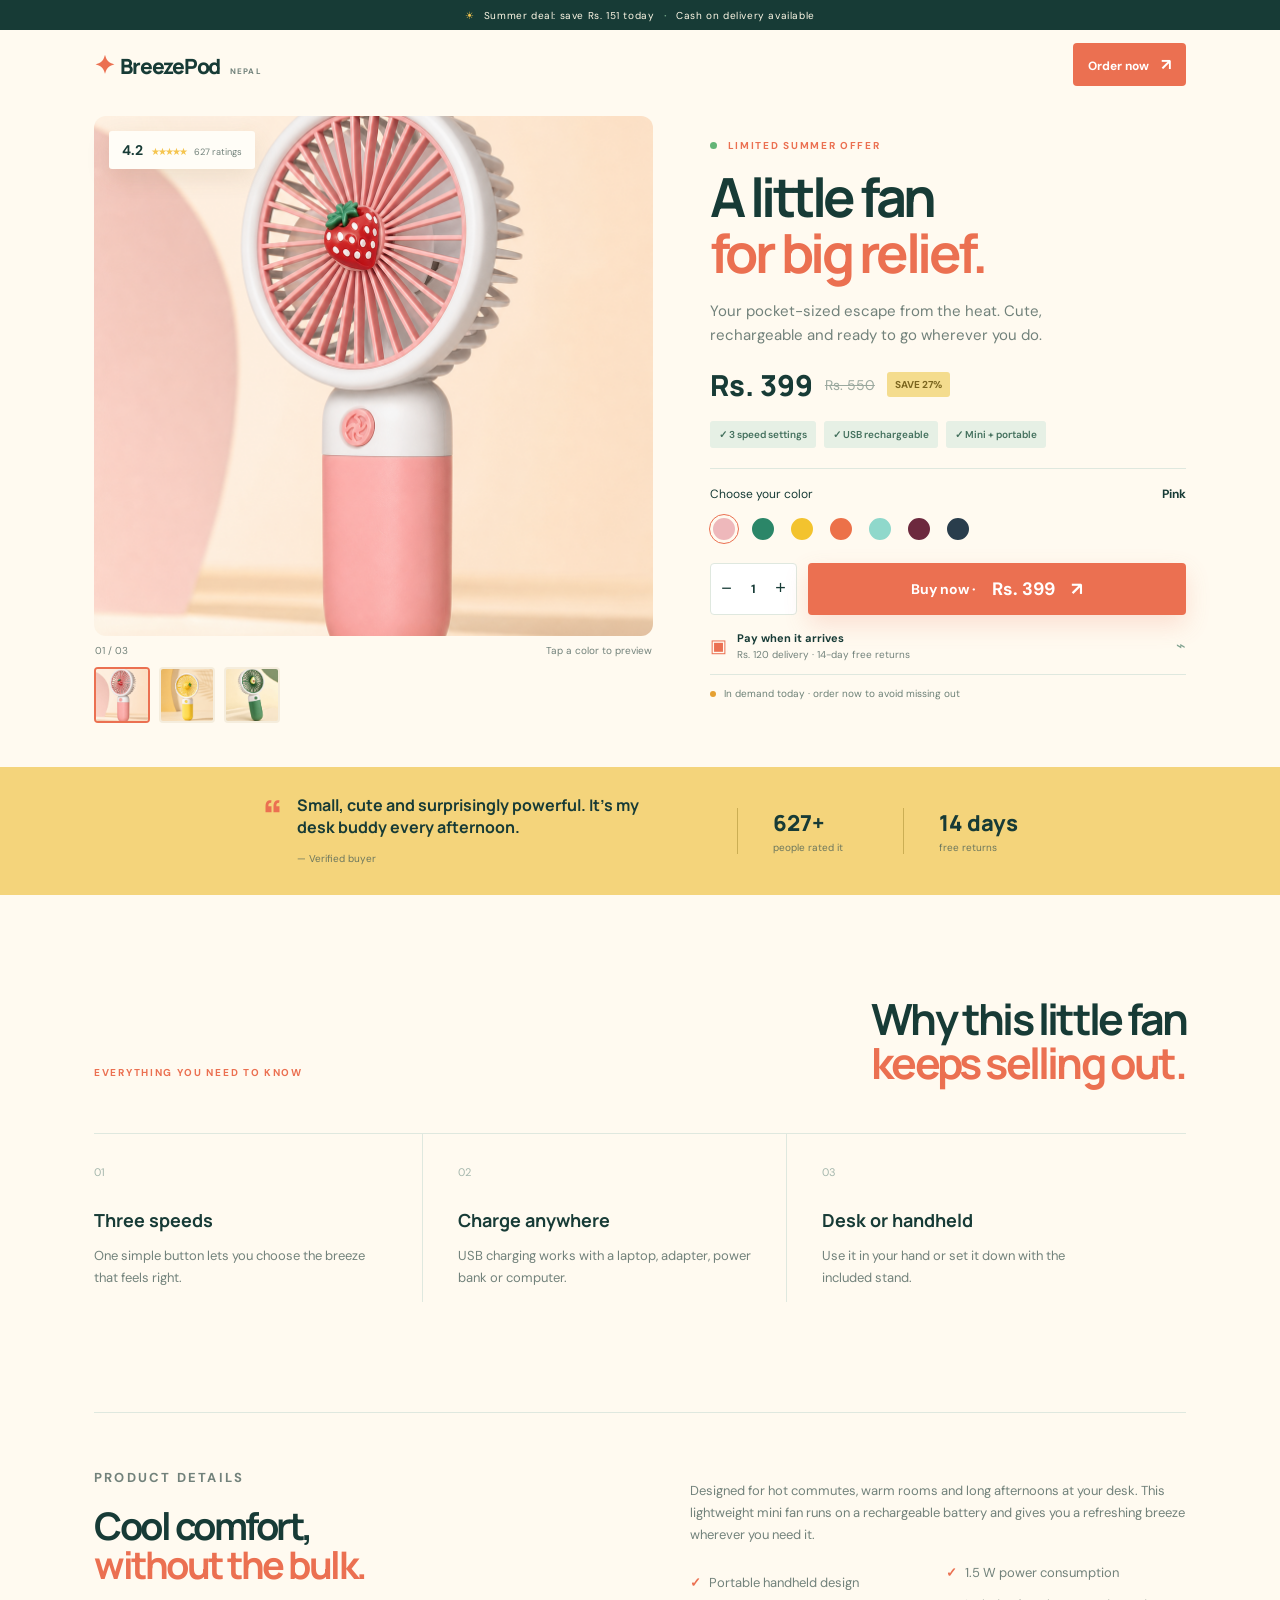
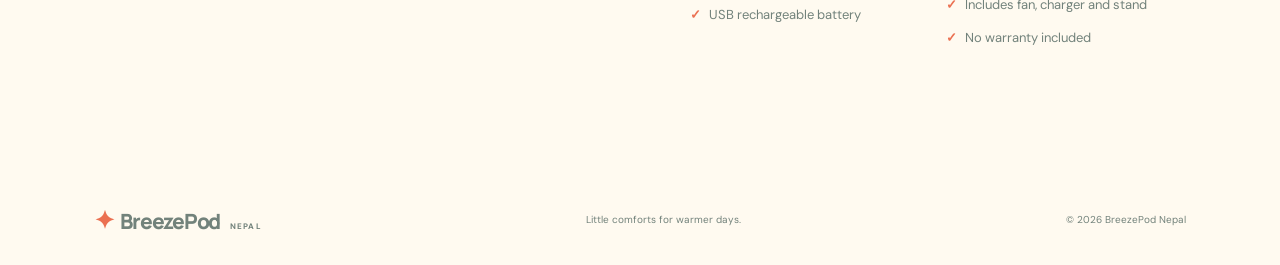
==== index.html @ 7b7bcc1d "Build BreezePod Nepal storefront" ====
<!doctype html>
<html lang="en">
<head>
  <meta charset="UTF-8" /><meta name="viewport" content="width=device-width, initial-scale=1.0" />
  <title>BreezePod Mini Fan — Cool anywhere</title>
  <meta name="description" content="BreezePod rechargeable mini fan. 3 speeds, USB charging, COD available in Nepal." />
  <link rel="preconnect" href="https://fonts.googleapis.com"><link rel="preconnect" href="https://fonts.gstatic.com" crossorigin>
  <link href="https://fonts.googleapis.com/css2?family=DM+Sans:wght@400;500;600;700&family=Manrope:wght@700;800&display=swap" rel="stylesheet">
  <link rel="stylesheet" href="styles.css" />
</head>
<body>
  <div class="urgency"><span>☀</span> Summer deal: save Rs. 151 today <b>·</b> Cash on delivery available</div>
  <header class="site-header"><a class="brand" href="#top"><span class="brand-mark">✦</span> BreezePod <small>NEPAL</small></a><a class="header-order" href="#buy">Order now <span>↗</span></a></header>

  <main id="top">
    <section class="buy-first">
      <div class="visual-side">
        <div class="review-pill"><strong>4.2</strong> <span>★★★★★</span> <small>627 ratings</small></div>
        <div class="hero-image"><img id="mainImage" src="assets/product-hero.png" alt="Pink BreezePod rechargeable mini fan" /></div>
        <div class="image-caption"><span>01 / 03</span><span>Tap a color to preview</span></div>
        <div class="quick-thumbs"><button class="thumb active" data-image="assets/product-hero.png" aria-label="Pink fan"><img src="assets/product-hero.png" alt="Pink fan" /></button><button class="thumb" data-image="assets/product-yellow.png" aria-label="Yellow pineapple fan"><img src="assets/product-yellow.png" alt="Yellow pineapple fan" /></button><button class="thumb" data-image="assets/product-green.png" aria-label="Green avocado fan"><img src="assets/product-green.png" alt="Green avocado fan" /></button></div>
      </div>
      <div class="buy-side" id="buy">
        <p class="eyebrow"><span class="live-dot"></span> Limited summer offer</p>
        <h1>A little fan<br><em>for big relief.</em></h1>
        <p class="sales-line">Your pocket-sized escape from the heat. Cute, rechargeable and ready to go wherever you do.</p>
        <div class="price-row"><strong>Rs. 399</strong><del>Rs. 550</del><b>SAVE 27%</b></div>
        <div class="benefit-strip"><span>✓ 3 speed settings</span><span>✓ USB rechargeable</span><span>✓ Mini + portable</span></div>
        <div class="choice-box"><div class="choice-head"><span>Choose your color</span><strong id="selectedColor">Pink</strong></div><div class="color-options"><button class="color-swatch pink selected" data-color="Pink" data-image="assets/product-hero.png" aria-label="Pink"></button><button class="color-swatch green" data-color="Green" data-image="assets/product-green.png" aria-label="Green"></button><button class="color-swatch yellow" data-color="Yellow" data-image="assets/product-yellow.png" aria-label="Yellow"></button><button class="color-swatch orange" data-color="Orange" data-image="assets/product-orange.png" aria-label="Orange"></button><button class="color-swatch mint" data-color="Mint / Navy" data-image="assets/product-mint.png" aria-label="Mint and navy"></button><button class="color-swatch burgundy" data-color="Burgundy / Cream" data-image="assets/product-burgundy.png" aria-label="Burgundy and cream"></button><button class="color-swatch navy" data-color="White / Navy" data-image="assets/product-navy.png" aria-label="White and navy"></button></div></div>
        <div class="purchase-row"><div class="quantity-control"><button id="minus" aria-label="Decrease quantity">−</button><strong id="quantity">1</strong><button id="plus" aria-label="Increase quantity">+</button></div><button class="button primary buy-button" id="buyNow">Buy now · <span id="buyTotal">Rs. 399</span> <i>↗</i></button></div>
        <div class="delivery-line"><span>▣</span><div><strong>Pay when it arrives</strong><small>Rs. 120 delivery · 14-day free returns</small></div><span class="lock">⌁</span></div>
        <p class="stock-note"><span></span> In demand today · order now to avoid missing out</p>
      </div>
    </section>

    <section class="social-proof"><div><b>“</b><p>Small, cute and surprisingly powerful. It’s my desk buddy every afternoon.</p><small>— Verified buyer</small></div><div class="proof-stat"><strong>627+</strong><span>people rated it</span></div><div class="proof-stat"><strong>14 days</strong><span>free returns</span></div></section>

    <section class="details page-width"><div class="section-title"><p class="eyebrow">Everything you need to know</p><h2>Why this little fan<br><em>keeps selling out.</em></h2></div><div class="feature-grid"><article><span>01</span><h3>Three speeds</h3><p>One simple button lets you choose the breeze that feels right.</p></article><article><span>02</span><h3>Charge anywhere</h3><p>USB charging works with a laptop, adapter, power bank or computer.</p></article><article><span>03</span><h3>Desk or handheld</h3><p>Use it in your hand or set it down with the included stand.</p></article></div><div class="description-block"><div><p class="eyebrow">Product details</p><h2>Cool comfort,<br><em>without the bulk.</em></h2></div><div><p>Designed for hot commutes, warm rooms and long afternoons at your desk. This lightweight mini fan runs on a rechargeable battery and gives you a refreshing breeze wherever you need it.</p><ul><li>Portable handheld design</li><li>USB rechargeable battery</li><li>1.5 W power consumption</li><li>Includes fan, charger and stand</li><li>No warranty included</li></ul></div></div></section>

  </main>
  <div class="mobile-buybar"><div><strong id="mobileTotal">Rs. 399</strong><small>product price</small></div><a class="button primary" href="checkout.html">Buy now <span>↗</span></a></div>
  <footer class="site-footer page-width"><a class="brand" href="#top"><span class="brand-mark">✦</span> BreezePod <small>NEPAL</small></a><span>Little comforts for warmer days.</span><span>© 2026 BreezePod Nepal</span></footer>
  <script src="app.js"></script>
</body>
</html>
---- styles.css ----
:root{--ink:#173b36;--muted:#72827b;--cream:#fffaf0;--yellow:#f5c54f;--coral:#eb7051;--line:#dfe8df;--white:#fffdf7}*{box-sizing:border-box}html{scroll-behavior:smooth}body{margin:0;background:var(--cream);color:var(--ink);font-family:'DM Sans',sans-serif}a{color:inherit;text-decoration:none}.page-width{max-width:1140px;margin:auto;padding-left:24px;padding-right:24px}.urgency{height:30px;background:var(--ink);color:#fff9e7;display:flex;justify-content:center;align-items:center;gap:9px;font-size:10px;letter-spacing:.06em}.urgency span{color:var(--yellow)}.urgency b{color:#6fa184}.site-header{height:69px;display:flex;align-items:center;justify-content:space-between;max-width:1140px;margin:auto;padding:0 24px}.brand{font-family:Manrope,sans-serif;font-weight:800;letter-spacing:-.06em;font-size:21px}.brand-mark{color:var(--coral);font-size:25px;margin-right:4px}.brand small{font-family:'DM Sans';font-size:8px;letter-spacing:.15em;color:var(--muted);margin-left:7px}.header-order{font-size:12px;font-weight:700;background:var(--coral);color:white;border-radius:4px;padding:11px 15px}.header-order span{font-size:16px;margin-left:9px}.buy-first{max-width:1140px;margin:auto;display:grid;grid-template-columns:1.08fr .92fr;gap:57px;align-items:center;padding:17px 24px 44px}.visual-side{position:relative}.hero-image{height:520px;border-radius:12px;overflow:hidden;background:#f6db98}.hero-image img{height:100%;width:100%;object-fit:cover}.review-pill{position:absolute;z-index:2;top:15px;left:15px;padding:10px 13px;border-radius:3px;background:#fffdf7;box-shadow:0 8px 25px #705b2d1f;font-size:11px}.review-pill strong{font-size:14px}.review-pill span{color:var(--yellow);font-size:10px;letter-spacing:-2px;margin:0 5px}.review-pill small{color:var(--muted)}.image-caption{display:flex;justify-content:space-between;color:var(--muted);font-size:10px;margin:8px 1px}.quick-thumbs{display:flex;gap:9px;margin-top:10px}.thumb{height:56px;width:56px;border-radius:4px;overflow:hidden;border:2px solid transparent;padding:0;cursor:pointer;background:#f5eddd}.thumb.active{border-color:var(--coral)}.thumb img{width:100%;height:100%;object-fit:cover}.buy-side{padding:3px 0}.eyebrow{color:var(--coral);font-size:10px;font-weight:700;letter-spacing:.17em;text-transform:uppercase;margin:0 0 17px}.live-dot{height:7px;width:7px;background:#63b476;border-radius:50%;display:inline-block;margin-right:7px}.buy-side h1,h2{font-family:Manrope,sans-serif;letter-spacing:-.065em;line-height:1.02;margin:0}.buy-side h1{font-size:54px}.buy-side h1 em,h2 em{color:var(--coral);font-style:normal}.sales-line{font-size:15px;color:var(--muted);line-height:1.6;max-width:390px;margin:19px 0 18px}.price-row{display:flex;align-items:center;gap:12px;margin-bottom:16px}.price-row strong{font:800 29px Manrope}.price-row del{color:#9ba99f;font-size:14px}.price-row b{font-size:10px;color:#7b651f;background:#f4dc8e;padding:6px 8px;border-radius:3px}.benefit-strip{display:flex;gap:8px;flex-wrap:wrap;margin-bottom:20px}.benefit-strip span{font-size:10px;font-weight:600;color:#43705d;background:#e6f0e5;padding:7px 9px;border-radius:3px}.choice-box{border-top:1px solid var(--line);padding-top:17px}.choice-head{display:flex;justify-content:space-between;font-size:12px}.choice-head strong{font-weight:700}.color-options{display:flex;gap:11px;margin:13px 0 20px;flex-wrap:wrap}.color-swatch{height:28px;width:28px;border-radius:50%;border:3px solid var(--cream);outline:1px solid transparent;cursor:pointer}.color-swatch.selected{outline-color:var(--coral)}.pink{background:#eeb8bb}.green{background:#2b8668}.yellow{background:#f3c32e}.orange{background:#ec7149}.mint{background:#8fd8cb}.burgundy{background:#6d293e}.navy{background:#293d4c}.purchase-row{display:flex;gap:11px}.quantity-control{display:flex;align-items:center;border:1px solid var(--line);border-radius:4px;background:white}.quantity-control button{background:transparent;border:0;font-size:18px;width:31px;height:47px;color:var(--ink);cursor:pointer}.quantity-control strong{font-size:12px;width:23px;text-align:center}.button{display:inline-flex;align-items:center;justify-content:space-between;border:0;border-radius:4px;padding:14px 18px;font:700 13px 'DM Sans';cursor:pointer}.button span,.button i{font-size:18px;margin-left:16px;font-style:normal}.primary{background:var(--coral);color:#fff;box-shadow:0 10px 25px #eb705130}.buy-button{flex:1;justify-content:center;font-size:14px}.delivery-line{display:flex;gap:10px;align-items:center;border-bottom:1px solid var(--line);padding:16px 0 13px}.delivery-line>span:first-child{font-size:18px;color:var(--coral)}.delivery-line strong,.delivery-line small{display:block}.delivery-line strong{font-size:11px}.delivery-line small{font-size:10px;color:var(--muted);margin-top:3px}.delivery-line .lock{margin-left:auto;color:#82a391}.stock-note{font-size:10px;color:#6d8177;margin:12px 0 0}.stock-note span{height:6px;width:6px;border-radius:50%;display:inline-block;background:#e5a031;margin-right:5px}.social-proof{background:#f4d47b;display:flex;justify-content:center;align-items:center;gap:60px;padding:28px 24px}.social-proof>div:first-child{max-width:415px;position:relative;padding-left:35px}.social-proof p{font:700 16px/1.35 Manrope;margin:0 0 8px}.social-proof b{position:absolute;left:0;top:-10px;color:var(--coral);font:800 44px Manrope}.social-proof small{font-size:10px;color:#6c775e}.proof-stat{border-left:1px solid #cbae54;padding-left:35px}.proof-stat strong,.proof-stat span{display:block}.proof-stat strong{font:800 22px Manrope}.proof-stat span{font-size:10px;color:#6c775e;margin-top:3px}.details{padding-top:102px;padding-bottom:110px}.section-title h2{font-size:43px}.section-title{display:flex;justify-content:space-between;align-items:end;margin-bottom:48px}.section-title .eyebrow{margin:0 0 6px}.feature-grid{display:grid;grid-template-columns:repeat(3,1fr);border-top:1px solid var(--line);margin-bottom:110px}.feature-grid article{padding:26px 35px 0 0;border-right:1px solid var(--line);margin-right:35px}.feature-grid article:last-child{border-right:0}.feature-grid span{color:#a5b7ad;font-size:11px}.feature-grid h3{font:700 18px Manrope;margin:27px 0 10px}.feature-grid p,.description-block p,.description-block li{color:var(--muted);font-size:13px;line-height:1.7}.description-block{display:grid;grid-template-columns:1fr 1fr;gap:100px;border-top:1px solid var(--line);padding-top:54px}.description-block h2{font-size:38px}.description-block ul{padding:0;list-style:none;columns:2}.description-block li{margin:10px 0}.description-block li:before{content:'✓';color:var(--coral);font-weight:700;margin-right:8px}.order-section{background:var(--ink);color:#fff;padding:88px 0}.order-wrap{display:grid;grid-template-columns:.8fr 1.2fr;gap:85px}.order-section h2{font-size:50px}.order-section .order-wrap>div>p:not(.eyebrow){color:#b4c8bc;max-width:300px;line-height:1.6;font-size:14px}form{background:var(--white);color:var(--ink);padding:27px;border-radius:6px}.form-grid{display:grid;grid-template-columns:1fr 1fr;gap:16px}label{font-size:11px;font-weight:700}input,textarea{display:block;width:100%;padding:11px;margin-top:7px;border:1px solid var(--line);border-radius:3px;background:#fffefb;font:13px 'DM Sans';color:var(--ink)}textarea{height:70px;resize:vertical}.wide{grid-column:span 2}.check-line{display:flex;align-items:center;gap:8px;color:var(--muted);font-weight:500;margin:18px 0}.check-line input{width:auto;margin:0;accent-color:var(--coral)}.full{width:100%}.dark{background:var(--ink);color:white}.form-footnote{text-align:center;color:#98a59c;font-size:10px}.success-message{background:#e5f4e7;color:#316d3b;padding:12px;border-radius:3px;font-size:12px;text-align:center}.site-footer{min-height:90px;display:flex;align-items:center;justify-content:space-between;color:var(--muted);font-size:10px}.mobile-buybar{display:none}
@media(max-width:800px){body{padding-bottom:73px}.urgency{height:28px;font-size:9px;white-space:nowrap;padding:0 7px}.site-header{height:56px;padding:0 16px}.brand{font-size:18px}.header-order{display:none}.buy-first{display:flex;flex-direction:column;gap:18px;padding:7px 14px 22px;align-items:stretch}.visual-side{order:0}.buy-side{order:1}.hero-image{height:57vh;min-height:360px;max-height:500px;border-radius:9px}.review-pill{top:10px;left:10px;padding:8px 10px}.image-caption{margin-top:6px}.quick-thumbs{position:absolute;bottom:20px;right:9px;margin:0}.thumb{height:46px;width:46px;border-color:#fff9}.buy-side h1{font-size:42px}.sales-line{font-size:14px;margin:13px 0}.eyebrow{margin-bottom:12px}.benefit-strip{margin-bottom:14px}.choice-box{padding-top:14px}.color-options{margin-bottom:14px}.purchase-row{margin-top:2px}.delivery-line{padding:12px 0 8px}.stock-note{margin-top:9px}.social-proof{gap:25px;justify-content:space-between;padding:23px 18px}.social-proof>div:first-child{padding-left:21px;max-width:230px}.social-proof p{font-size:12px}.proof-stat{padding-left:17px}.proof-stat strong{font-size:17px}.proof-stat span{font-size:9px}.details{padding:66px 18px 75px}.section-title{display:block;margin-bottom:32px}.section-title h2{font-size:35px}.feature-grid{grid-template-columns:1fr;margin-bottom:65px}.feature-grid article{border-right:0;border-bottom:1px solid var(--line);padding:20px 0;margin:0}.feature-grid h3{margin:14px 0 6px}.description-block{grid-template-columns:1fr;gap:20px;padding-top:35px}.description-block h2{font-size:32px}.description-block ul{columns:1}.order-section{padding:66px 0}.order-wrap{grid-template-columns:1fr;gap:28px}.order-wrap.page-width{padding-left:18px;padding-right:18px}.order-section h2{font-size:40px}.form-grid{gap:13px}.mobile-buybar{height:67px;position:fixed;z-index:20;bottom:0;left:0;right:0;display:flex;align-items:center;justify-content:space-between;gap:12px;padding:9px 14px;background:#fffdf7;box-shadow:0 -5px 20px #173b3620}.mobile-buybar strong,.mobile-buybar small{display:block}.mobile-buybar strong{font:800 18px Manrope}.mobile-buybar small{font-size:9px;color:var(--muted)}.mobile-buybar .button{width:57%;padding:13px 16px}.site-footer{padding:20px 18px;flex-wrap:wrap;gap:10px}.site-footer>span:last-child{width:100%}}
@media(max-width:380px){.hero-image{min-height:320px}.buy-side h1{font-size:37px}.benefit-strip span{font-size:9px;padding:6px}.color-options{gap:8px}}
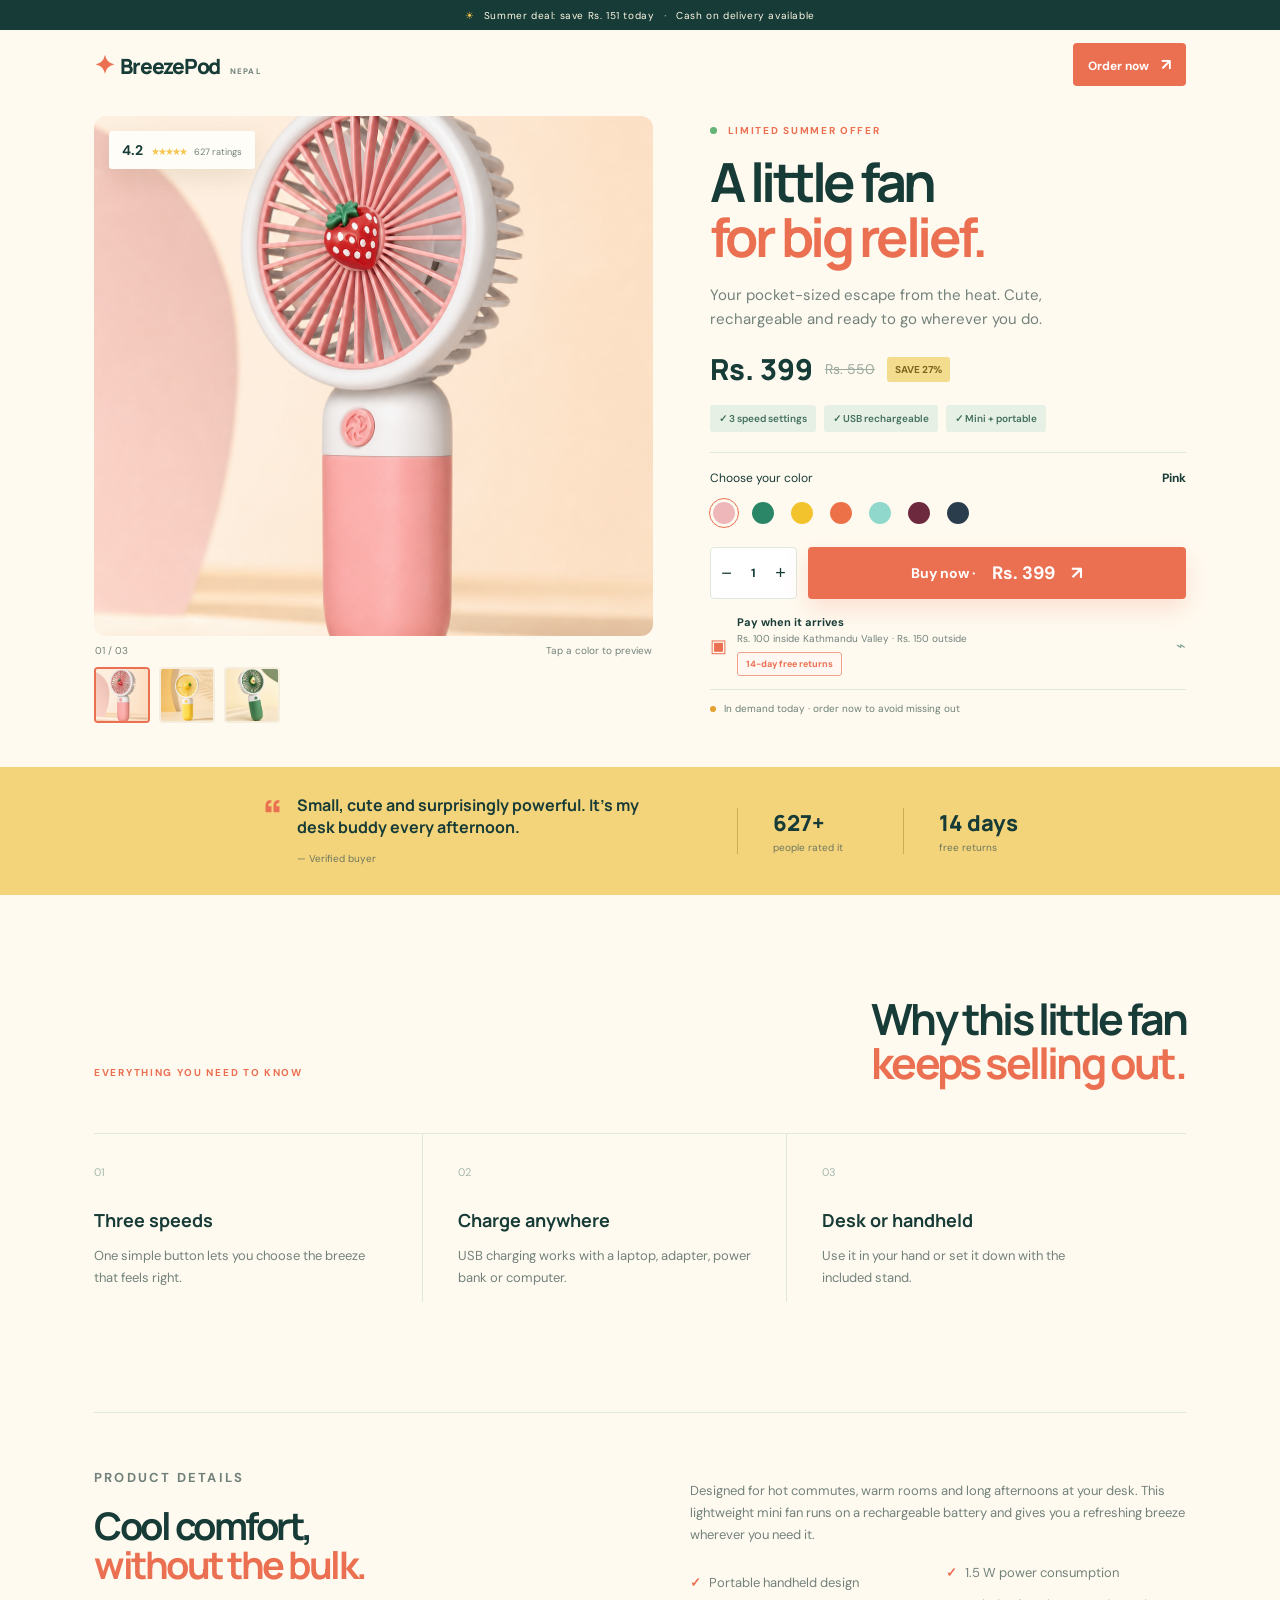
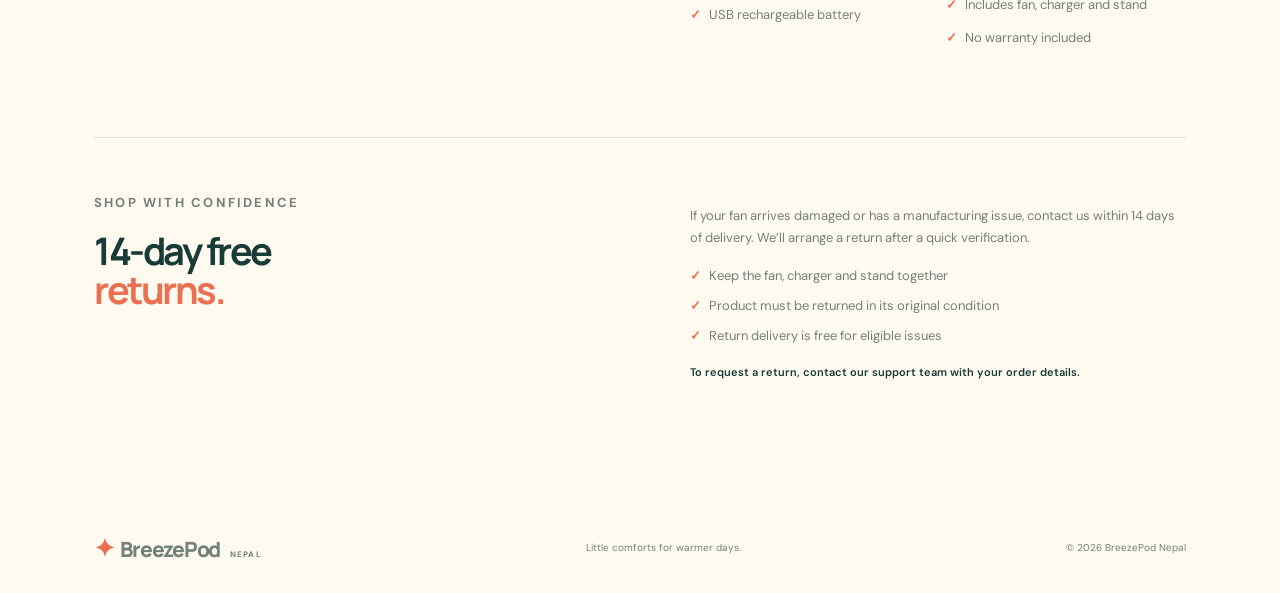
==== commit 6ad97e83: "Correct delivery copy and add return policy" ====
--- a/index.html
+++ b/index.html
@@ -4,6 +4,7 @@
   <meta charset="UTF-8" /><meta name="viewport" content="width=device-width, initial-scale=1.0" />
   <title>BreezePod Mini Fan — Cool anywhere</title>
   <meta name="description" content="BreezePod rechargeable mini fan. 3 speeds, USB charging, COD available in Nepal." />
+  <link rel="icon" href="assets/favicon.svg" type="image/svg+xml" />
   <link rel="preconnect" href="https://fonts.googleapis.com"><link rel="preconnect" href="https://fonts.gstatic.com" crossorigin>
   <link href="https://fonts.googleapis.com/css2?family=DM+Sans:wght@400;500;600;700&family=Manrope:wght@700;800&display=swap" rel="stylesheet">
   <link rel="stylesheet" href="styles.css" />
@@ -28,14 +29,14 @@
         <div class="benefit-strip"><span>✓ 3 speed settings</span><span>✓ USB rechargeable</span><span>✓ Mini + portable</span></div>
         <div class="choice-box"><div class="choice-head"><span>Choose your color</span><strong id="selectedColor">Pink</strong></div><div class="color-options"><button class="color-swatch pink selected" data-color="Pink" data-image="assets/product-hero.png" aria-label="Pink"></button><button class="color-swatch green" data-color="Green" data-image="assets/product-green.png" aria-label="Green"></button><button class="color-swatch yellow" data-color="Yellow" data-image="assets/product-yellow.png" aria-label="Yellow"></button><button class="color-swatch orange" data-color="Orange" data-image="assets/product-orange.png" aria-label="Orange"></button><button class="color-swatch mint" data-color="Mint / Navy" data-image="assets/product-mint.png" aria-label="Mint and navy"></button><button class="color-swatch burgundy" data-color="Burgundy / Cream" data-image="assets/product-burgundy.png" aria-label="Burgundy and cream"></button><button class="color-swatch navy" data-color="White / Navy" data-image="assets/product-navy.png" aria-label="White and navy"></button></div></div>
         <div class="purchase-row"><div class="quantity-control"><button id="minus" aria-label="Decrease quantity">−</button><strong id="quantity">1</strong><button id="plus" aria-label="Increase quantity">+</button></div><button class="button primary buy-button" id="buyNow">Buy now · <span id="buyTotal">Rs. 399</span> <i>↗</i></button></div>
-        <div class="delivery-line"><span>▣</span><div><strong>Pay when it arrives</strong><small>Rs. 120 delivery · 14-day free returns</small></div><span class="lock">⌁</span></div>
+        <div class="delivery-line"><span>▣</span><div><strong>Pay when it arrives</strong><small>Rs. 100 inside Kathmandu Valley · Rs. 150 outside</small><a class="return-policy-button" href="#return-policy">14-day free returns</a></div><span class="lock">⌁</span></div>
         <p class="stock-note"><span></span> In demand today · order now to avoid missing out</p>
       </div>
     </section>
 
     <section class="social-proof"><div><b>“</b><p>Small, cute and surprisingly powerful. It’s my desk buddy every afternoon.</p><small>— Verified buyer</small></div><div class="proof-stat"><strong>627+</strong><span>people rated it</span></div><div class="proof-stat"><strong>14 days</strong><span>free returns</span></div></section>
 
-    <section class="details page-width"><div class="section-title"><p class="eyebrow">Everything you need to know</p><h2>Why this little fan<br><em>keeps selling out.</em></h2></div><div class="feature-grid"><article><span>01</span><h3>Three speeds</h3><p>One simple button lets you choose the breeze that feels right.</p></article><article><span>02</span><h3>Charge anywhere</h3><p>USB charging works with a laptop, adapter, power bank or computer.</p></article><article><span>03</span><h3>Desk or handheld</h3><p>Use it in your hand or set it down with the included stand.</p></article></div><div class="description-block"><div><p class="eyebrow">Product details</p><h2>Cool comfort,<br><em>without the bulk.</em></h2></div><div><p>Designed for hot commutes, warm rooms and long afternoons at your desk. This lightweight mini fan runs on a rechargeable battery and gives you a refreshing breeze wherever you need it.</p><ul><li>Portable handheld design</li><li>USB rechargeable battery</li><li>1.5 W power consumption</li><li>Includes fan, charger and stand</li><li>No warranty included</li></ul></div></div></section>
+    <section class="details page-width"><div class="section-title"><p class="eyebrow">Everything you need to know</p><h2>Why this little fan<br><em>keeps selling out.</em></h2></div><div class="feature-grid"><article><span>01</span><h3>Three speeds</h3><p>One simple button lets you choose the breeze that feels right.</p></article><article><span>02</span><h3>Charge anywhere</h3><p>USB charging works with a laptop, adapter, power bank or computer.</p></article><article><span>03</span><h3>Desk or handheld</h3><p>Use it in your hand or set it down with the included stand.</p></article></div><div class="description-block"><div><p class="eyebrow">Product details</p><h2>Cool comfort,<br><em>without the bulk.</em></h2></div><div><p>Designed for hot commutes, warm rooms and long afternoons at your desk. This lightweight mini fan runs on a rechargeable battery and gives you a refreshing breeze wherever you need it.</p><ul><li>Portable handheld design</li><li>USB rechargeable battery</li><li>1.5 W power consumption</li><li>Includes fan, charger and stand</li><li>No warranty included</li></ul></div></div><div class="return-policy" id="return-policy"><div><p class="eyebrow">Shop with confidence</p><h2>14-day free<br><em>returns.</em></h2></div><div><p>If your fan arrives damaged or has a manufacturing issue, contact us within 14 days of delivery. We’ll arrange a return after a quick verification.</p><ul><li>Keep the fan, charger and stand together</li><li>Product must be returned in its original condition</li><li>Return delivery is free for eligible issues</li></ul><p class="return-note">To request a return, contact our support team with your order details.</p></div></div></section>
 
   </main>
   <div class="mobile-buybar"><div><strong id="mobileTotal">Rs. 399</strong><small>product price</small></div><a class="button primary" href="checkout.html">Buy now <span>↗</span></a></div>
--- a/styles.css
+++ b/styles.css
@@ -1,3 +1,5 @@
 :root{--ink:#173b36;--muted:#72827b;--cream:#fffaf0;--yellow:#f5c54f;--coral:#eb7051;--line:#dfe8df;--white:#fffdf7}*{box-sizing:border-box}html{scroll-behavior:smooth}body{margin:0;background:var(--cream);color:var(--ink);font-family:'DM Sans',sans-serif}a{color:inherit;text-decoration:none}.page-width{max-width:1140px;margin:auto;padding-left:24px;padding-right:24px}.urgency{height:30px;background:var(--ink);color:#fff9e7;display:flex;justify-content:center;align-items:center;gap:9px;font-size:10px;letter-spacing:.06em}.urgency span{color:var(--yellow)}.urgency b{color:#6fa184}.site-header{height:69px;display:flex;align-items:center;justify-content:space-between;max-width:1140px;margin:auto;padding:0 24px}.brand{font-family:Manrope,sans-serif;font-weight:800;letter-spacing:-.06em;font-size:21px}.brand-mark{color:var(--coral);font-size:25px;margin-right:4px}.brand small{font-family:'DM Sans';font-size:8px;letter-spacing:.15em;color:var(--muted);margin-left:7px}.header-order{font-size:12px;font-weight:700;background:var(--coral);color:white;border-radius:4px;padding:11px 15px}.header-order span{font-size:16px;margin-left:9px}.buy-first{max-width:1140px;margin:auto;display:grid;grid-template-columns:1.08fr .92fr;gap:57px;align-items:center;padding:17px 24px 44px}.visual-side{position:relative}.hero-image{height:520px;border-radius:12px;overflow:hidden;background:#f6db98}.hero-image img{height:100%;width:100%;object-fit:cover}.review-pill{position:absolute;z-index:2;top:15px;left:15px;padding:10px 13px;border-radius:3px;background:#fffdf7;box-shadow:0 8px 25px #705b2d1f;font-size:11px}.review-pill strong{font-size:14px}.review-pill span{color:var(--yellow);font-size:10px;letter-spacing:-2px;margin:0 5px}.review-pill small{color:var(--muted)}.image-caption{display:flex;justify-content:space-between;color:var(--muted);font-size:10px;margin:8px 1px}.quick-thumbs{display:flex;gap:9px;margin-top:10px}.thumb{height:56px;width:56px;border-radius:4px;overflow:hidden;border:2px solid transparent;padding:0;cursor:pointer;background:#f5eddd}.thumb.active{border-color:var(--coral)}.thumb img{width:100%;height:100%;object-fit:cover}.buy-side{padding:3px 0}.eyebrow{color:var(--coral);font-size:10px;font-weight:700;letter-spacing:.17em;text-transform:uppercase;margin:0 0 17px}.live-dot{height:7px;width:7px;background:#63b476;border-radius:50%;display:inline-block;margin-right:7px}.buy-side h1,h2{font-family:Manrope,sans-serif;letter-spacing:-.065em;line-height:1.02;margin:0}.buy-side h1{font-size:54px}.buy-side h1 em,h2 em{color:var(--coral);font-style:normal}.sales-line{font-size:15px;color:var(--muted);line-height:1.6;max-width:390px;margin:19px 0 18px}.price-row{display:flex;align-items:center;gap:12px;margin-bottom:16px}.price-row strong{font:800 29px Manrope}.price-row del{color:#9ba99f;font-size:14px}.price-row b{font-size:10px;color:#7b651f;background:#f4dc8e;padding:6px 8px;border-radius:3px}.benefit-strip{display:flex;gap:8px;flex-wrap:wrap;margin-bottom:20px}.benefit-strip span{font-size:10px;font-weight:600;color:#43705d;background:#e6f0e5;padding:7px 9px;border-radius:3px}.choice-box{border-top:1px solid var(--line);padding-top:17px}.choice-head{display:flex;justify-content:space-between;font-size:12px}.choice-head strong{font-weight:700}.color-options{display:flex;gap:11px;margin:13px 0 20px;flex-wrap:wrap}.color-swatch{height:28px;width:28px;border-radius:50%;border:3px solid var(--cream);outline:1px solid transparent;cursor:pointer}.color-swatch.selected{outline-color:var(--coral)}.pink{background:#eeb8bb}.green{background:#2b8668}.yellow{background:#f3c32e}.orange{background:#ec7149}.mint{background:#8fd8cb}.burgundy{background:#6d293e}.navy{background:#293d4c}.purchase-row{display:flex;gap:11px}.quantity-control{display:flex;align-items:center;border:1px solid var(--line);border-radius:4px;background:white}.quantity-control button{background:transparent;border:0;font-size:18px;width:31px;height:47px;color:var(--ink);cursor:pointer}.quantity-control strong{font-size:12px;width:23px;text-align:center}.button{display:inline-flex;align-items:center;justify-content:space-between;border:0;border-radius:4px;padding:14px 18px;font:700 13px 'DM Sans';cursor:pointer}.button span,.button i{font-size:18px;margin-left:16px;font-style:normal}.primary{background:var(--coral);color:#fff;box-shadow:0 10px 25px #eb705130}.buy-button{flex:1;justify-content:center;font-size:14px}.delivery-line{display:flex;gap:10px;align-items:center;border-bottom:1px solid var(--line);padding:16px 0 13px}.delivery-line>span:first-child{font-size:18px;color:var(--coral)}.delivery-line strong,.delivery-line small{display:block}.delivery-line strong{font-size:11px}.delivery-line small{font-size:10px;color:var(--muted);margin-top:3px}.delivery-line .lock{margin-left:auto;color:#82a391}.stock-note{font-size:10px;color:#6d8177;margin:12px 0 0}.stock-note span{height:6px;width:6px;border-radius:50%;display:inline-block;background:#e5a031;margin-right:5px}.social-proof{background:#f4d47b;display:flex;justify-content:center;align-items:center;gap:60px;padding:28px 24px}.social-proof>div:first-child{max-width:415px;position:relative;padding-left:35px}.social-proof p{font:700 16px/1.35 Manrope;margin:0 0 8px}.social-proof b{position:absolute;left:0;top:-10px;color:var(--coral);font:800 44px Manrope}.social-proof small{font-size:10px;color:#6c775e}.proof-stat{border-left:1px solid #cbae54;padding-left:35px}.proof-stat strong,.proof-stat span{display:block}.proof-stat strong{font:800 22px Manrope}.proof-stat span{font-size:10px;color:#6c775e;margin-top:3px}.details{padding-top:102px;padding-bottom:110px}.section-title h2{font-size:43px}.section-title{display:flex;justify-content:space-between;align-items:end;margin-bottom:48px}.section-title .eyebrow{margin:0 0 6px}.feature-grid{display:grid;grid-template-columns:repeat(3,1fr);border-top:1px solid var(--line);margin-bottom:110px}.feature-grid article{padding:26px 35px 0 0;border-right:1px solid var(--line);margin-right:35px}.feature-grid article:last-child{border-right:0}.feature-grid span{color:#a5b7ad;font-size:11px}.feature-grid h3{font:700 18px Manrope;margin:27px 0 10px}.feature-grid p,.description-block p,.description-block li{color:var(--muted);font-size:13px;line-height:1.7}.description-block{display:grid;grid-template-columns:1fr 1fr;gap:100px;border-top:1px solid var(--line);padding-top:54px}.description-block h2{font-size:38px}.description-block ul{padding:0;list-style:none;columns:2}.description-block li{margin:10px 0}.description-block li:before{content:'✓';color:var(--coral);font-weight:700;margin-right:8px}.order-section{background:var(--ink);color:#fff;padding:88px 0}.order-wrap{display:grid;grid-template-columns:.8fr 1.2fr;gap:85px}.order-section h2{font-size:50px}.order-section .order-wrap>div>p:not(.eyebrow){color:#b4c8bc;max-width:300px;line-height:1.6;font-size:14px}form{background:var(--white);color:var(--ink);padding:27px;border-radius:6px}.form-grid{display:grid;grid-template-columns:1fr 1fr;gap:16px}label{font-size:11px;font-weight:700}input,textarea{display:block;width:100%;padding:11px;margin-top:7px;border:1px solid var(--line);border-radius:3px;background:#fffefb;font:13px 'DM Sans';color:var(--ink)}textarea{height:70px;resize:vertical}.wide{grid-column:span 2}.check-line{display:flex;align-items:center;gap:8px;color:var(--muted);font-weight:500;margin:18px 0}.check-line input{width:auto;margin:0;accent-color:var(--coral)}.full{width:100%}.dark{background:var(--ink);color:white}.form-footnote{text-align:center;color:#98a59c;font-size:10px}.success-message{background:#e5f4e7;color:#316d3b;padding:12px;border-radius:3px;font-size:12px;text-align:center}.site-footer{min-height:90px;display:flex;align-items:center;justify-content:space-between;color:var(--muted);font-size:10px}.mobile-buybar{display:none}
 @media(max-width:800px){body{padding-bottom:73px}.urgency{height:28px;font-size:9px;white-space:nowrap;padding:0 7px}.site-header{height:56px;padding:0 16px}.brand{font-size:18px}.header-order{display:none}.buy-first{display:flex;flex-direction:column;gap:18px;padding:7px 14px 22px;align-items:stretch}.visual-side{order:0}.buy-side{order:1}.hero-image{height:57vh;min-height:360px;max-height:500px;border-radius:9px}.review-pill{top:10px;left:10px;padding:8px 10px}.image-caption{margin-top:6px}.quick-thumbs{position:absolute;bottom:20px;right:9px;margin:0}.thumb{height:46px;width:46px;border-color:#fff9}.buy-side h1{font-size:42px}.sales-line{font-size:14px;margin:13px 0}.eyebrow{margin-bottom:12px}.benefit-strip{margin-bottom:14px}.choice-box{padding-top:14px}.color-options{margin-bottom:14px}.purchase-row{margin-top:2px}.delivery-line{padding:12px 0 8px}.stock-note{margin-top:9px}.social-proof{gap:25px;justify-content:space-between;padding:23px 18px}.social-proof>div:first-child{padding-left:21px;max-width:230px}.social-proof p{font-size:12px}.proof-stat{padding-left:17px}.proof-stat strong{font-size:17px}.proof-stat span{font-size:9px}.details{padding:66px 18px 75px}.section-title{display:block;margin-bottom:32px}.section-title h2{font-size:35px}.feature-grid{grid-template-columns:1fr;margin-bottom:65px}.feature-grid article{border-right:0;border-bottom:1px solid var(--line);padding:20px 0;margin:0}.feature-grid h3{margin:14px 0 6px}.description-block{grid-template-columns:1fr;gap:20px;padding-top:35px}.description-block h2{font-size:32px}.description-block ul{columns:1}.order-section{padding:66px 0}.order-wrap{grid-template-columns:1fr;gap:28px}.order-wrap.page-width{padding-left:18px;padding-right:18px}.order-section h2{font-size:40px}.form-grid{gap:13px}.mobile-buybar{height:67px;position:fixed;z-index:20;bottom:0;left:0;right:0;display:flex;align-items:center;justify-content:space-between;gap:12px;padding:9px 14px;background:#fffdf7;box-shadow:0 -5px 20px #173b3620}.mobile-buybar strong,.mobile-buybar small{display:block}.mobile-buybar strong{font:800 18px Manrope}.mobile-buybar small{font-size:9px;color:var(--muted)}.mobile-buybar .button{width:57%;padding:13px 16px}.site-footer{padding:20px 18px;flex-wrap:wrap;gap:10px}.site-footer>span:last-child{width:100%}}
 @media(max-width:380px){.hero-image{min-height:320px}.buy-side h1{font-size:37px}.benefit-strip span{font-size:9px;padding:6px}.color-options{gap:8px}}
+.return-policy-button{display:inline-flex;margin-top:7px;padding:5px 8px;border:1px solid #f2a18c;border-radius:3px;color:var(--coral);font-size:9px;font-weight:700;background:#fff7f2;transition:background .2s,color .2s}.return-policy-button:hover{background:var(--coral);color:#fff}.return-policy{scroll-margin-top:18px;display:grid;grid-template-columns:1fr 1fr;gap:100px;border-top:1px solid var(--line);padding-top:54px;margin-top:72px}.return-policy h2{font-size:38px}.return-policy p,.return-policy li{color:var(--muted);font-size:13px;line-height:1.7}.return-policy ul{padding:0;list-style:none}.return-policy li{margin:8px 0}.return-policy li:before{content:'✓';color:var(--coral);font-weight:700;margin-right:8px}.return-note{font-size:11px!important;font-weight:600;color:var(--ink)!important}
+@media(max-width:800px){.return-policy{grid-template-columns:1fr;gap:20px;margin-top:50px;padding-top:35px}.return-policy h2{font-size:32px}}
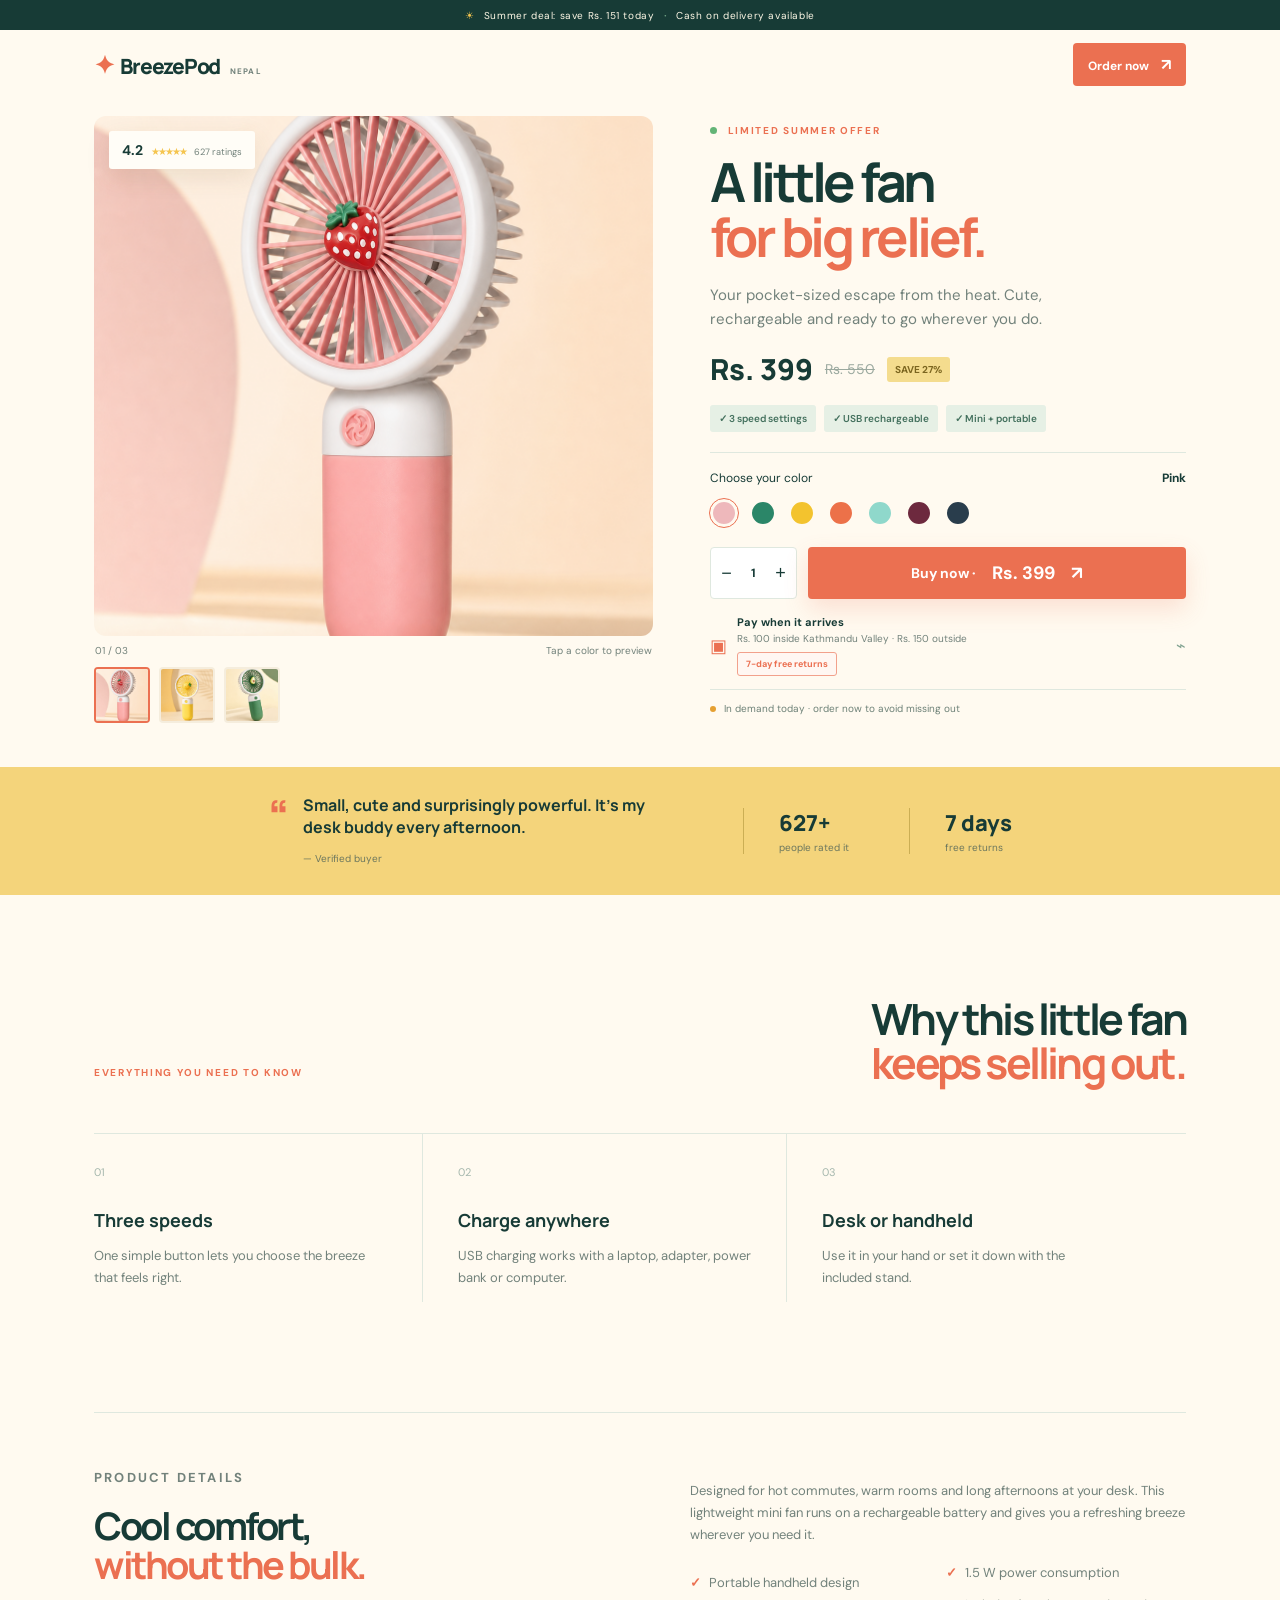
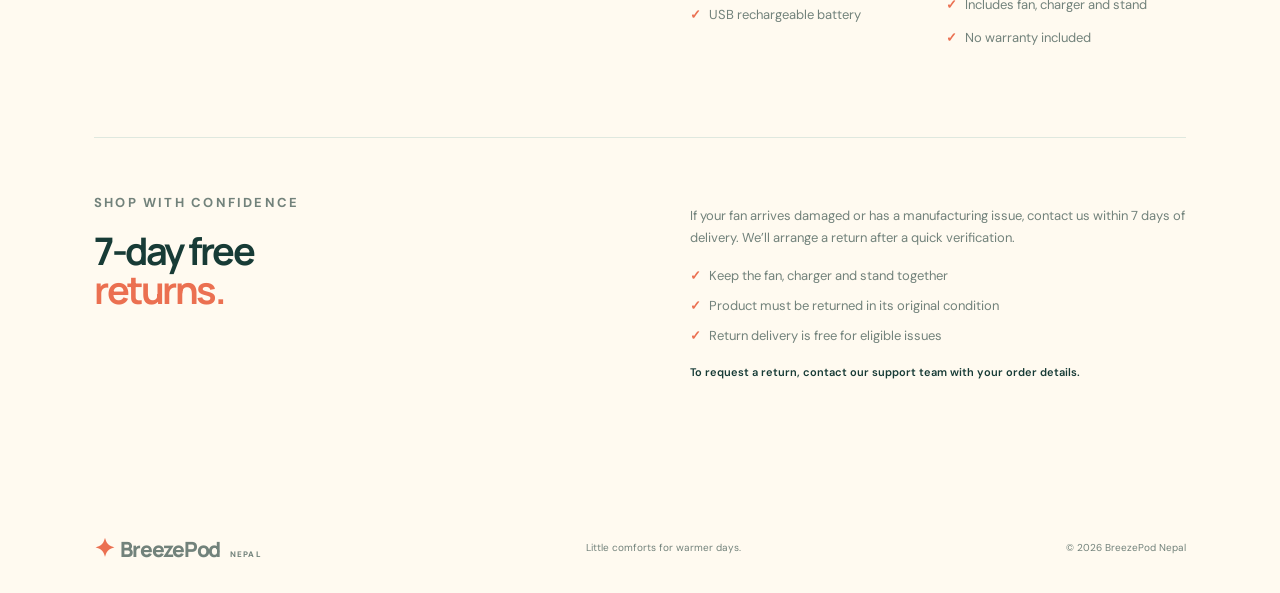
==== commit f29680dc: "Change return policy to seven days" ====
--- a/index.html
+++ b/index.html
@@ -29,14 +29,14 @@
         <div class="benefit-strip"><span>✓ 3 speed settings</span><span>✓ USB rechargeable</span><span>✓ Mini + portable</span></div>
         <div class="choice-box"><div class="choice-head"><span>Choose your color</span><strong id="selectedColor">Pink</strong></div><div class="color-options"><button class="color-swatch pink selected" data-color="Pink" data-image="assets/product-hero.png" aria-label="Pink"></button><button class="color-swatch green" data-color="Green" data-image="assets/product-green.png" aria-label="Green"></button><button class="color-swatch yellow" data-color="Yellow" data-image="assets/product-yellow.png" aria-label="Yellow"></button><button class="color-swatch orange" data-color="Orange" data-image="assets/product-orange.png" aria-label="Orange"></button><button class="color-swatch mint" data-color="Mint / Navy" data-image="assets/product-mint.png" aria-label="Mint and navy"></button><button class="color-swatch burgundy" data-color="Burgundy / Cream" data-image="assets/product-burgundy.png" aria-label="Burgundy and cream"></button><button class="color-swatch navy" data-color="White / Navy" data-image="assets/product-navy.png" aria-label="White and navy"></button></div></div>
         <div class="purchase-row"><div class="quantity-control"><button id="minus" aria-label="Decrease quantity">−</button><strong id="quantity">1</strong><button id="plus" aria-label="Increase quantity">+</button></div><button class="button primary buy-button" id="buyNow">Buy now · <span id="buyTotal">Rs. 399</span> <i>↗</i></button></div>
-        <div class="delivery-line"><span>▣</span><div><strong>Pay when it arrives</strong><small>Rs. 100 inside Kathmandu Valley · Rs. 150 outside</small><a class="return-policy-button" href="#return-policy">14-day free returns</a></div><span class="lock">⌁</span></div>
+        <div class="delivery-line"><span>▣</span><div><strong>Pay when it arrives</strong><small>Rs. 100 inside Kathmandu Valley · Rs. 150 outside</small><a class="return-policy-button" href="#return-policy">7-day free returns</a></div><span class="lock">⌁</span></div>
         <p class="stock-note"><span></span> In demand today · order now to avoid missing out</p>
       </div>
     </section>
 
-    <section class="social-proof"><div><b>“</b><p>Small, cute and surprisingly powerful. It’s my desk buddy every afternoon.</p><small>— Verified buyer</small></div><div class="proof-stat"><strong>627+</strong><span>people rated it</span></div><div class="proof-stat"><strong>14 days</strong><span>free returns</span></div></section>
+    <section class="social-proof"><div><b>“</b><p>Small, cute and surprisingly powerful. It’s my desk buddy every afternoon.</p><small>— Verified buyer</small></div><div class="proof-stat"><strong>627+</strong><span>people rated it</span></div><div class="proof-stat"><strong>7 days</strong><span>free returns</span></div></section>
 
-    <section class="details page-width"><div class="section-title"><p class="eyebrow">Everything you need to know</p><h2>Why this little fan<br><em>keeps selling out.</em></h2></div><div class="feature-grid"><article><span>01</span><h3>Three speeds</h3><p>One simple button lets you choose the breeze that feels right.</p></article><article><span>02</span><h3>Charge anywhere</h3><p>USB charging works with a laptop, adapter, power bank or computer.</p></article><article><span>03</span><h3>Desk or handheld</h3><p>Use it in your hand or set it down with the included stand.</p></article></div><div class="description-block"><div><p class="eyebrow">Product details</p><h2>Cool comfort,<br><em>without the bulk.</em></h2></div><div><p>Designed for hot commutes, warm rooms and long afternoons at your desk. This lightweight mini fan runs on a rechargeable battery and gives you a refreshing breeze wherever you need it.</p><ul><li>Portable handheld design</li><li>USB rechargeable battery</li><li>1.5 W power consumption</li><li>Includes fan, charger and stand</li><li>No warranty included</li></ul></div></div><div class="return-policy" id="return-policy"><div><p class="eyebrow">Shop with confidence</p><h2>14-day free<br><em>returns.</em></h2></div><div><p>If your fan arrives damaged or has a manufacturing issue, contact us within 14 days of delivery. We’ll arrange a return after a quick verification.</p><ul><li>Keep the fan, charger and stand together</li><li>Product must be returned in its original condition</li><li>Return delivery is free for eligible issues</li></ul><p class="return-note">To request a return, contact our support team with your order details.</p></div></div></section>
+    <section class="details page-width"><div class="section-title"><p class="eyebrow">Everything you need to know</p><h2>Why this little fan<br><em>keeps selling out.</em></h2></div><div class="feature-grid"><article><span>01</span><h3>Three speeds</h3><p>One simple button lets you choose the breeze that feels right.</p></article><article><span>02</span><h3>Charge anywhere</h3><p>USB charging works with a laptop, adapter, power bank or computer.</p></article><article><span>03</span><h3>Desk or handheld</h3><p>Use it in your hand or set it down with the included stand.</p></article></div><div class="description-block"><div><p class="eyebrow">Product details</p><h2>Cool comfort,<br><em>without the bulk.</em></h2></div><div><p>Designed for hot commutes, warm rooms and long afternoons at your desk. This lightweight mini fan runs on a rechargeable battery and gives you a refreshing breeze wherever you need it.</p><ul><li>Portable handheld design</li><li>USB rechargeable battery</li><li>1.5 W power consumption</li><li>Includes fan, charger and stand</li><li>No warranty included</li></ul></div></div><div class="return-policy" id="return-policy"><div><p class="eyebrow">Shop with confidence</p><h2>7-day free<br><em>returns.</em></h2></div><div><p>If your fan arrives damaged or has a manufacturing issue, contact us within 7 days of delivery. We’ll arrange a return after a quick verification.</p><ul><li>Keep the fan, charger and stand together</li><li>Product must be returned in its original condition</li><li>Return delivery is free for eligible issues</li></ul><p class="return-note">To request a return, contact our support team with your order details.</p></div></div></section>
 
   </main>
   <div class="mobile-buybar"><div><strong id="mobileTotal">Rs. 399</strong><small>product price</small></div><a class="button primary" href="checkout.html">Buy now <span>↗</span></a></div>
